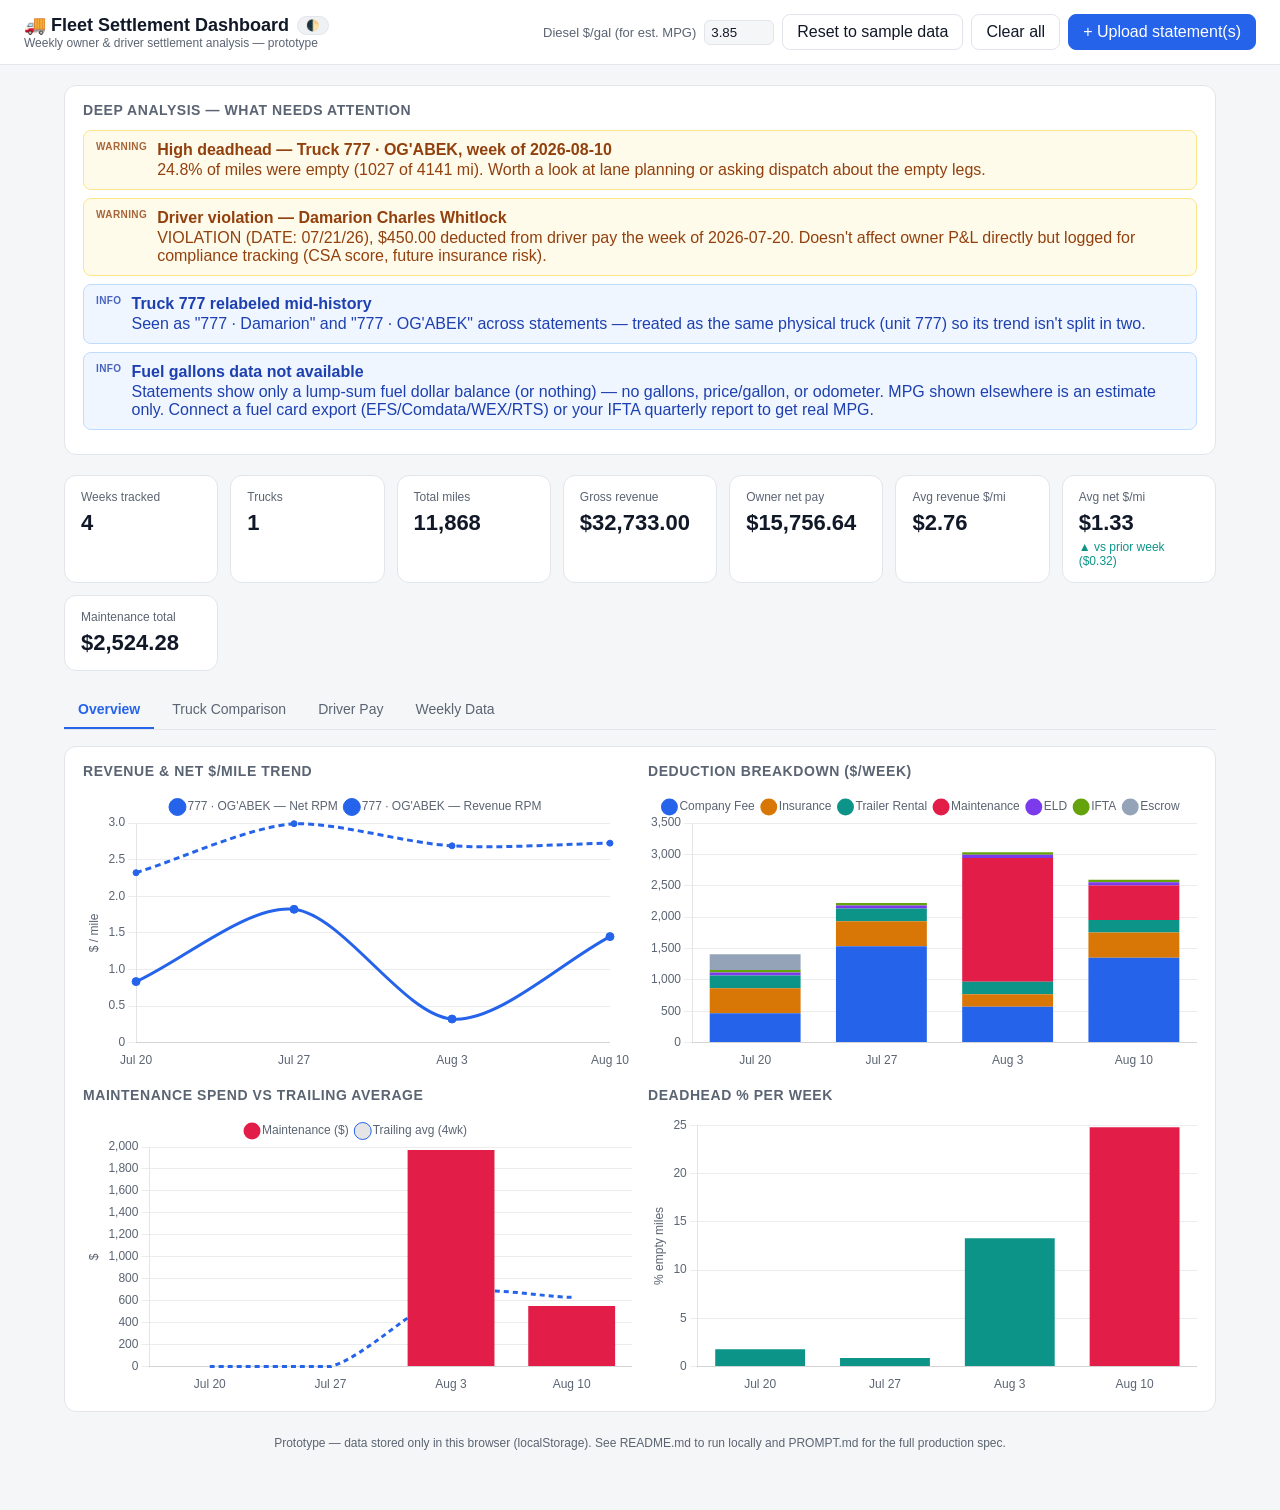
==== index.html @ 04360466 "Add fleet settlement analytics dashboard prototype Client-side app that ingests weekly truck owner/d" ====
<!doctype html>
<html lang="en">
<head>
<meta charset="UTF-8" />
<meta name="viewport" content="width=device-width, initial-scale=1.0" />
<title>Fleet Settlement Dashboard</title>
<link rel="stylesheet" href="css/styles.css" />
<script src="vendor/chart.umd.js"></script>
<script src="vendor/pdf.min.js"></script>
</head>
<body>

<header class="app-header">
  <div>
    <h1>🚚 Fleet Settlement Dashboard <span class="tag" id="theme-toggle" title="Toggle theme" style="cursor:pointer">🌓</span></h1>
    <div class="sub">Weekly owner &amp; driver settlement analysis — prototype</div>
  </div>
  <div class="header-actions">
    <div class="settings-row">
      Diesel $/gal (for est. MPG)
      <input type="number" id="diesel-price" step="0.01" value="3.85" />
    </div>
    <button class="ghost" id="btn-reset">Reset to sample data</button>
    <button class="ghost" id="btn-clear">Clear all</button>
    <button class="primary" id="btn-upload">+ Upload statement(s)</button>
  </div>
</header>

<main>
  <div id="insights-section" class="section">
    <h2>Deep Analysis — What Needs Attention</h2>
    <div id="insights-list"></div>
  </div>

  <div class="kpi-row" id="kpi-row"></div>

  <div class="tabs">
    <div class="tab active" data-tab="overview">Overview</div>
    <div class="tab" data-tab="trucks">Truck Comparison</div>
    <div class="tab" data-tab="driver">Driver Pay</div>
    <div class="tab" data-tab="data">Weekly Data</div>
  </div>

  <div class="tab-panel active" id="panel-overview">
    <div class="section chart-grid">
      <div>
        <h2>Revenue &amp; Net $/mile trend</h2>
        <div class="chart-box"><canvas id="chart-rpm"></canvas></div>
      </div>
      <div>
        <h2>Deduction breakdown ($/week)</h2>
        <div class="chart-box"><canvas id="chart-cost"></canvas></div>
      </div>
      <div>
        <h2>Maintenance spend vs trailing average</h2>
        <div class="chart-box"><canvas id="chart-maint"></canvas></div>
      </div>
      <div>
        <h2>Deadhead % per week</h2>
        <div class="chart-box"><canvas id="chart-deadhead"></canvas></div>
      </div>
    </div>
  </div>

  <div class="tab-panel" id="panel-trucks">
    <div class="section">
      <h2>Truck Leaderboard (ranked by net $/mile)</h2>
      <div class="table-scroll">
        <table id="table-trucks">
          <thead><tr><th>Truck</th><th>Weeks</th><th>Total Miles</th><th>Gross Revenue</th><th>Net Pay</th><th>Avg Revenue RPM</th><th>Avg Net RPM</th><th>Avg Deadhead %</th><th>Maintenance $/mi</th></tr></thead>
          <tbody></tbody>
        </table>
      </div>
      <p class="muted" style="margin-top:10px;font-size:13px">Only one truck is in the sample data, so this leaderboard becomes meaningful once you upload statements for additional trucks. Upload consistently and the "outperforming / underperforming" ranking updates automatically.</p>
    </div>
  </div>

  <div class="tab-panel" id="panel-driver">
    <div class="section">
      <h2>Driver Net Pay by Week</h2>
      <div class="table-scroll">
        <table id="table-driver">
          <thead><tr><th>Week</th><th>Driver</th><th>Truck</th><th>Earnings</th><th>Advances</th><th>Other Pay</th><th>Net Pay</th></tr></thead>
          <tbody></tbody>
        </table>
      </div>
    </div>
    <div class="section">
      <h2>Compliance Log (fines / violations)</h2>
      <div class="table-scroll">
        <table id="table-fines">
          <thead><tr><th>Week</th><th>Driver</th><th>Description</th><th>Amount</th></tr></thead>
          <tbody></tbody>
        </table>
      </div>
    </div>
  </div>

  <div class="tab-panel" id="panel-data">
    <div class="section">
      <h2>Weekly Statement Data</h2>
      <div class="table-scroll">
        <table id="table-weeks">
          <thead><tr><th>Week</th><th>Truck</th><th>Statement</th><th>Trips</th><th>Miles</th><th>Deadhead %</th><th>Gross</th><th>Net Pay</th><th>Margin %</th><th>Maintenance</th><th>Est. MPG</th></tr></thead>
          <tbody></tbody>
        </table>
      </div>
    </div>
  </div>

  <div class="footer-note">Prototype — data stored only in this browser (localStorage). See README.md to run locally and PROMPT.md for the full production spec.</div>
</main>

<!-- Upload modal -->
<div class="modal-backdrop hidden" id="upload-modal">
  <div class="modal">
    <h3>Upload weekly statement(s)</h3>
    <div class="dropzone" id="dropzone">
      Drop PDF file(s) here, or click to choose<br/>
      <input type="file" id="file-input" accept="application/pdf" multiple class="hidden" />
    </div>
    <div id="upload-progress" class="muted" style="margin-top:10px;font-size:13px"></div>
    <div style="text-align:right;margin-top:14px">
      <button class="ghost" id="btn-close-upload">Close</button>
    </div>
  </div>
</div>

<!-- Review/confirm modal -->
<div class="modal-backdrop hidden" id="review-modal">
  <div class="modal">
    <h3>Review parsed statement</h3>
    <div id="review-warnings"></div>
    <div id="review-fields"></div>
    <div style="text-align:right;margin-top:14px;display:flex;justify-content:flex-end;gap:8px">
      <button class="ghost" id="btn-skip-review">Skip this file</button>
      <button class="primary" id="btn-confirm-review">Confirm &amp; Save</button>
    </div>
  </div>
</div>

<script src="js/sample-data.js"></script>
<script src="js/store.js"></script>
<script src="js/metrics.js"></script>
<script src="js/charts.js"></script>
<script>
  if (window.pdfjsLib) {
    window.pdfjsLib.GlobalWorkerOptions.workerSrc = "vendor/pdf.worker.min.js";
  }
</script>
<script src="js/pdf-lines.js"></script>
<script src="js/parser.js"></script>
<script src="js/app.js"></script>
</body>
</html>
---- css/styles.css ----
:root {
  --bg: #f5f6f8;
  --surface: #ffffff;
  --surface-2: #f0f1f4;
  --border: #e2e5ea;
  --text: #111827;
  --text-muted: #5b6472;
  --accent: #2563eb;
  --accent-2: #0d9488;
  --critical-bg: #fef2f2; --critical-border: #fecaca; --critical-text: #991b1b;
  --warning-bg: #fffbeb; --warning-border: #fde68a; --warning-text: #92400e;
  --info-bg: #eff6ff; --info-border: #bfdbfe; --info-text: #1e40af;
  --good: #0d9488; --bad: #e11d48;
  color-scheme: light;
}

@media (prefers-color-scheme: dark) {
  :root:not([data-theme="light"]) {
    --bg: #0f1216;
    --surface: #171b21;
    --surface-2: #1c2128;
    --border: #2a2f38;
    --text: #e6e9ef;
    --text-muted: #9aa4b2;
    --critical-bg: #2a1414; --critical-border: #5b2323; --critical-text: #fca5a5;
    --warning-bg: #2a2311; --warning-border: #5c4a1c; --warning-text: #fcd34d;
    --info-bg: #101d2e; --info-border: #1d3a5c; --info-text: #93c5fd;
    color-scheme: dark;
  }
}
:root[data-theme="dark"] {
  --bg: #0f1216;
  --surface: #171b21;
  --surface-2: #1c2128;
  --border: #2a2f38;
  --text: #e6e9ef;
  --text-muted: #9aa4b2;
  --critical-bg: #2a1414; --critical-border: #5b2323; --critical-text: #fca5a5;
  --warning-bg: #2a2311; --warning-border: #5c4a1c; --warning-text: #fcd34d;
  --info-bg: #101d2e; --info-border: #1d3a5c; --info-text: #93c5fd;
  color-scheme: dark;
}

* { box-sizing: border-box; }
body {
  margin: 0;
  background: var(--bg);
  color: var(--text);
  font-family: -apple-system, BlinkMacSystemFont, "Segoe UI", Roboto, Helvetica, Arial, sans-serif;
}

.app-header {
  display: flex; align-items: center; justify-content: space-between;
  padding: 14px 24px; background: var(--surface); border-bottom: 1px solid var(--border);
  position: sticky; top: 0; z-index: 10; flex-wrap: wrap; gap: 12px;
}
.app-header h1 { font-size: 18px; margin: 0; display: flex; align-items: center; gap: 8px; }
.app-header .sub { color: var(--text-muted); font-size: 12px; }
.header-actions { display: flex; gap: 8px; align-items: center; flex-wrap: wrap; }

button, .btn {
  font: inherit; cursor: pointer; border-radius: 8px; padding: 8px 14px;
  border: 1px solid var(--border); background: var(--surface-2); color: var(--text);
}
button.primary { background: var(--accent); border-color: var(--accent); color: white; }
button.ghost { background: transparent; }
button:hover { filter: brightness(1.06); }
button:disabled { opacity: 0.5; cursor: not-allowed; }

main { max-width: 1200px; margin: 0 auto; padding: 20px 24px 60px; }

.kpi-row { display: grid; grid-template-columns: repeat(auto-fit, minmax(150px, 1fr)); gap: 12px; margin-bottom: 20px; }
.kpi { background: var(--surface); border: 1px solid var(--border); border-radius: 12px; padding: 14px 16px; }
.kpi .label { font-size: 12px; color: var(--text-muted); margin-bottom: 6px; }
.kpi .value { font-size: 22px; font-weight: 650; }
.kpi .delta { font-size: 12px; margin-top: 4px; }
.kpi .delta.up { color: var(--good); }
.kpi .delta.down { color: var(--bad); }

.section { background: var(--surface); border: 1px solid var(--border); border-radius: 12px; padding: 16px 18px; margin-bottom: 20px; }
.section h2 { font-size: 14px; margin: 0 0 12px; color: var(--text-muted); text-transform: uppercase; letter-spacing: 0.04em; }
.chart-grid { display: grid; grid-template-columns: repeat(auto-fit, minmax(420px, 1fr)); gap: 16px; }
.chart-box { height: 280px; position: relative; }
.chart-box canvas { width: 100% !important; height: 100% !important; }

.insight { display: flex; gap: 10px; padding: 10px 12px; border-radius: 8px; margin-bottom: 8px; border: 1px solid; }
.insight.critical { background: var(--critical-bg); border-color: var(--critical-border); color: var(--critical-text); }
.insight.warning { background: var(--warning-bg); border-color: var(--warning-border); color: var(--warning-text); }
.insight.info { background: var(--info-bg); border-color: var(--info-border); color: var(--info-text); }
.insight .badge { font-size: 10px; text-transform: uppercase; font-weight: 700; letter-spacing: 0.04em; opacity: 0.8; white-space: nowrap; }
.insight .body strong { display: block; margin-bottom: 2px; }

table { width: 100%; border-collapse: collapse; font-size: 13px; }
th, td { text-align: left; padding: 8px 10px; border-bottom: 1px solid var(--border); white-space: nowrap; }
th { color: var(--text-muted); font-weight: 600; font-size: 12px; }
tr:hover td { background: var(--surface-2); }
.table-scroll { overflow-x: auto; }
.rank-1 td:first-child { color: var(--good); font-weight: 700; }
.rank-last td:first-child { color: var(--bad); font-weight: 700; }

.tag { display: inline-block; padding: 2px 8px; border-radius: 999px; font-size: 11px; background: var(--surface-2); border: 1px solid var(--border); }
.muted { color: var(--text-muted); }

.tabs { display: flex; gap: 4px; margin-bottom: 16px; border-bottom: 1px solid var(--border); }
.tab { padding: 10px 14px; cursor: pointer; border-bottom: 2px solid transparent; color: var(--text-muted); font-size: 14px; }
.tab.active { color: var(--accent); border-color: var(--accent); font-weight: 600; }
.tab-panel { display: none; }
.tab-panel.active { display: block; }

.modal-backdrop { position: fixed; inset: 0; background: rgba(0,0,0,0.5); display: flex; align-items: center; justify-content: center; z-index: 100; padding: 20px; }
.modal { background: var(--surface); border-radius: 14px; border: 1px solid var(--border); max-width: 640px; width: 100%; max-height: 85vh; overflow-y: auto; padding: 20px; }
.modal h3 { margin-top: 0; }
.field-row { display: grid; grid-template-columns: 140px 1fr; gap: 10px; align-items: center; margin-bottom: 8px; }
.field-row label { font-size: 13px; color: var(--text-muted); }
.field-row input, .field-row select { font: inherit; padding: 6px 8px; border-radius: 6px; border: 1px solid var(--border); background: var(--bg); color: var(--text); width: 100%; }
.warn-list { background: var(--warning-bg); border: 1px solid var(--warning-border); color: var(--warning-text); border-radius: 8px; padding: 10px 12px; font-size: 13px; margin-bottom: 12px; }
.warn-list li { margin-bottom: 3px; }
.dropzone { border: 2px dashed var(--border); border-radius: 12px; padding: 30px; text-align: center; color: var(--text-muted); cursor: pointer; }
.dropzone.drag { border-color: var(--accent); color: var(--accent); background: var(--info-bg); }
.hidden { display: none !important; }
.footer-note { text-align: center; color: var(--text-muted); font-size: 12px; margin-top: 24px; }
.settings-row { display: flex; align-items: center; gap: 8px; font-size: 13px; color: var(--text-muted); }
.settings-row input { width: 70px; padding: 4px 6px; border-radius: 6px; border: 1px solid var(--border); background: var(--bg); color: var(--text); }
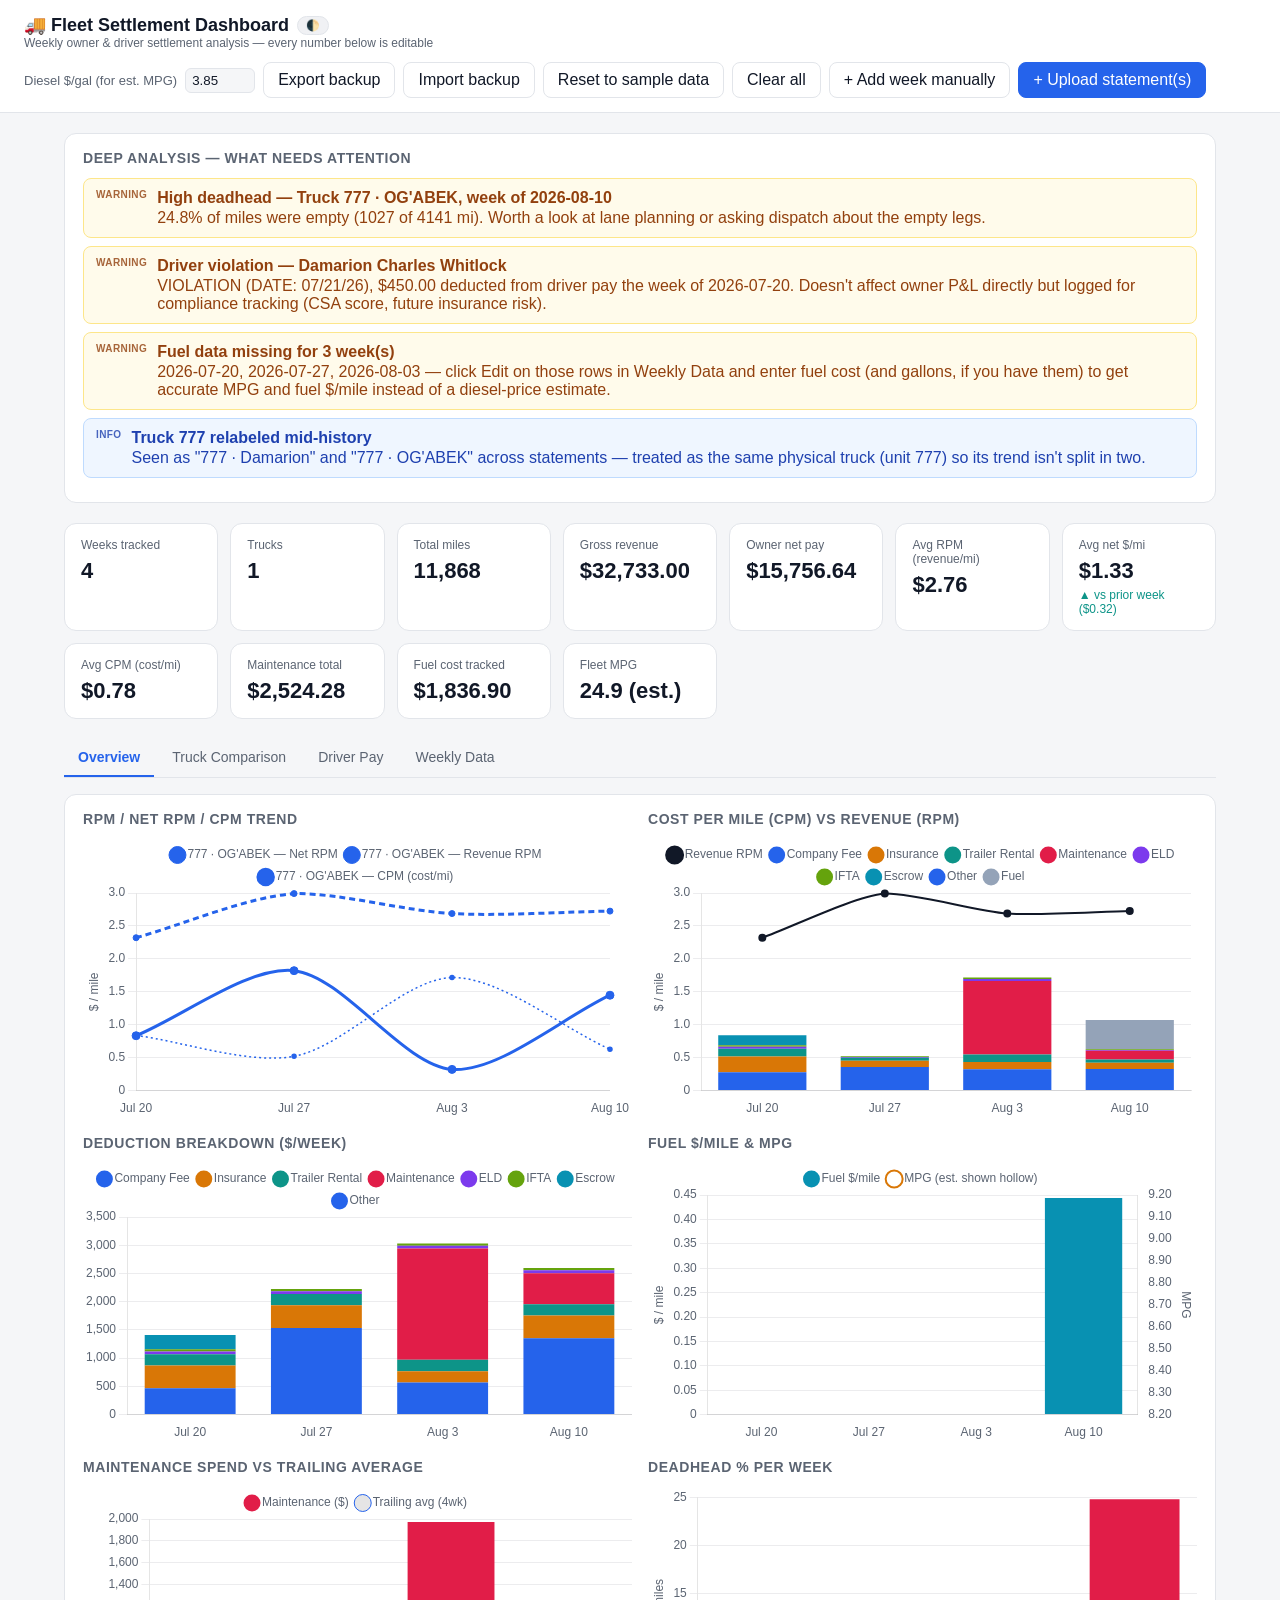
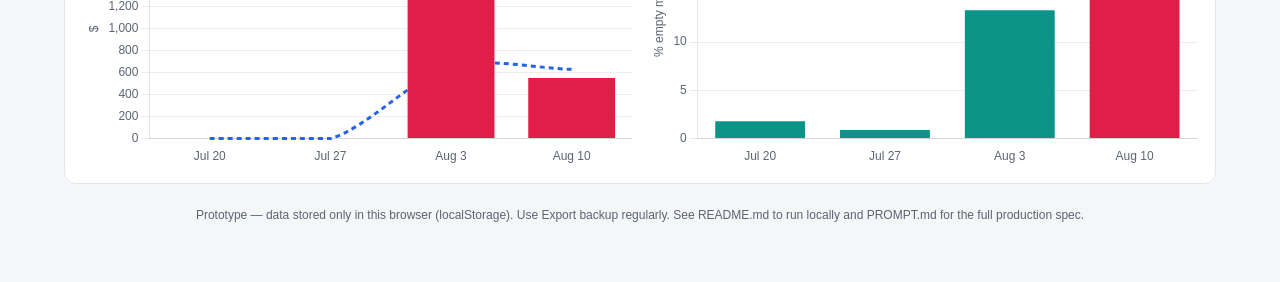
==== commit 01002c12: "Make every number editable: CPM/RPM per truck, fuel entry, save/edit/delete Addresses feedback that " ====
--- a/index.html
+++ b/index.html
@@ -13,15 +13,19 @@
 <header class="app-header">
   <div>
     <h1>🚚 Fleet Settlement Dashboard <span class="tag" id="theme-toggle" title="Toggle theme" style="cursor:pointer">🌓</span></h1>
-    <div class="sub">Weekly owner &amp; driver settlement analysis — prototype</div>
+    <div class="sub">Weekly owner &amp; driver settlement analysis — every number below is editable</div>
   </div>
   <div class="header-actions">
     <div class="settings-row">
       Diesel $/gal (for est. MPG)
       <input type="number" id="diesel-price" step="0.01" value="3.85" />
     </div>
+    <button class="ghost" id="btn-export">Export backup</button>
+    <button class="ghost" id="btn-import">Import backup</button>
+    <input type="file" id="import-file-input" accept="application/json" class="hidden" />
     <button class="ghost" id="btn-reset">Reset to sample data</button>
     <button class="ghost" id="btn-clear">Clear all</button>
+    <button class="ghost" id="btn-add-manual">+ Add week manually</button>
     <button class="primary" id="btn-upload">+ Upload statement(s)</button>
   </div>
 </header>
@@ -44,14 +48,22 @@
   <div class="tab-panel active" id="panel-overview">
     <div class="section chart-grid">
       <div>
-        <h2>Revenue &amp; Net $/mile trend</h2>
+        <h2>RPM / Net RPM / CPM trend</h2>
         <div class="chart-box"><canvas id="chart-rpm"></canvas></div>
+      </div>
+      <div>
+        <h2>Cost per mile (CPM) vs Revenue (RPM)</h2>
+        <div class="chart-box"><canvas id="chart-cpm-rpm"></canvas></div>
       </div>
       <div>
         <h2>Deduction breakdown ($/week)</h2>
         <div class="chart-box"><canvas id="chart-cost"></canvas></div>
       </div>
       <div>
+        <h2>Fuel $/mile &amp; MPG</h2>
+        <div class="chart-box"><canvas id="chart-fuel"></canvas></div>
+      </div>
+      <div>
         <h2>Maintenance spend vs trailing average</h2>
         <div class="chart-box"><canvas id="chart-maint"></canvas></div>
       </div>
@@ -67,11 +79,11 @@
       <h2>Truck Leaderboard (ranked by net $/mile)</h2>
       <div class="table-scroll">
         <table id="table-trucks">
-          <thead><tr><th>Truck</th><th>Weeks</th><th>Total Miles</th><th>Gross Revenue</th><th>Net Pay</th><th>Avg Revenue RPM</th><th>Avg Net RPM</th><th>Avg Deadhead %</th><th>Maintenance $/mi</th></tr></thead>
-          <tbody></tbody>
-        </table>
-      </div>
-      <p class="muted" style="margin-top:10px;font-size:13px">Only one truck is in the sample data, so this leaderboard becomes meaningful once you upload statements for additional trucks. Upload consistently and the "outperforming / underperforming" ranking updates automatically.</p>
+          <thead><tr><th>Truck</th><th>Weeks</th><th>Total Miles</th><th>Gross Revenue</th><th>Net Pay</th><th>RPM</th><th>CPM</th><th>Net RPM</th><th>Deadhead %</th><th>Maint $/mi</th><th>Fuel $/mi</th><th>MPG</th></tr></thead>
+          <tbody></tbody>
+        </table>
+      </div>
+      <p class="muted" style="margin-top:10px;font-size:13px">Only one truck is in the sample data, so this leaderboard becomes meaningful once you add statements for additional trucks — RPM = revenue/mile, CPM = cost/mile (all deductions), Net RPM = RPM − CPM = owner profit/mile.</p>
     </div>
   </div>
 
@@ -99,16 +111,17 @@
   <div class="tab-panel" id="panel-data">
     <div class="section">
       <h2>Weekly Statement Data</h2>
+      <p class="muted" style="font-size:13px;margin-top:-6px">Click <strong>Edit</strong> on any row to correct or fill in numbers — fuel included. Nothing here is locked to what a PDF happened to contain.</p>
       <div class="table-scroll">
         <table id="table-weeks">
-          <thead><tr><th>Week</th><th>Truck</th><th>Statement</th><th>Trips</th><th>Miles</th><th>Deadhead %</th><th>Gross</th><th>Net Pay</th><th>Margin %</th><th>Maintenance</th><th>Est. MPG</th></tr></thead>
-          <tbody></tbody>
-        </table>
-      </div>
-    </div>
-  </div>
-
-  <div class="footer-note">Prototype — data stored only in this browser (localStorage). See README.md to run locally and PROMPT.md for the full production spec.</div>
+          <thead><tr><th class="sticky-col">Actions</th><th>Week</th><th>Truck</th><th>Statement</th><th>Trips</th><th>Miles</th><th>Deadhead %</th><th>Gross</th><th>RPM</th><th>CPM</th><th>Net Pay</th><th>Net RPM</th><th>Margin %</th><th>Maintenance</th><th>Fuel Cost</th><th>MPG</th></tr></thead>
+          <tbody></tbody>
+        </table>
+      </div>
+    </div>
+  </div>
+
+  <div class="footer-note">Prototype — data stored only in this browser (localStorage). Use Export backup regularly. See README.md to run locally and PROMPT.md for the full production spec.</div>
 </main>
 
 <!-- Upload modal -->
@@ -126,15 +139,64 @@
   </div>
 </div>
 
-<!-- Review/confirm modal -->
-<div class="modal-backdrop hidden" id="review-modal">
-  <div class="modal">
-    <h3>Review parsed statement</h3>
+<!-- Unified edit / add / review modal -->
+<div class="modal-backdrop hidden" id="edit-modal">
+  <div class="modal wide">
+    <h3 id="edit-modal-title">Edit statement</h3>
     <div id="review-warnings"></div>
-    <div id="review-fields"></div>
+
+    <div class="form-grid">
+      <fieldset>
+        <legend>Trip</legend>
+        <div class="field-row"><label>Statement ID</label><input id="ef-id" type="text" /></div>
+        <div class="field-row"><label>Truck unit / label</label><input id="ef-truck" type="text" placeholder="e.g. 777 · OG'ABEK" /></div>
+        <div class="field-row"><label>Driver</label><input id="ef-driver" type="text" /></div>
+        <div class="field-row"><label>Period start</label><input id="ef-start" type="date" /></div>
+        <div class="field-row"><label>Period end</label><input id="ef-end" type="date" /></div>
+        <div class="field-row"><label>Trips</label><input id="ef-trips" type="number" min="0" /></div>
+      </fieldset>
+
+      <fieldset>
+        <legend>Mileage &amp; Revenue</legend>
+        <div class="field-row"><label>Loaded miles</label><input id="ef-loaded-miles" type="number" step="0.01" /></div>
+        <div class="field-row"><label>Empty miles</label><input id="ef-empty-miles" type="number" step="0.01" /></div>
+        <div class="field-row"><label>Total miles</label><input id="ef-total-miles" type="number" step="0.01" placeholder="auto = loaded + empty" /></div>
+        <div class="field-row"><label>Gross revenue ($)</label><input id="ef-gross" type="number" step="0.01" /></div>
+        <div class="field-row"><label>Owner net pay ($)</label><input id="ef-net" type="number" step="0.01" /></div>
+      </fieldset>
+
+      <fieldset>
+        <legend>Fuel</legend>
+        <div class="field-row"><label>Fuel cost ($)</label><input id="ef-fuel-cost" type="number" step="0.01" placeholder="from fuel card / receipts" /></div>
+        <div class="field-row"><label>Fuel gallons</label><input id="ef-fuel-gallons" type="number" step="0.001" placeholder="enter for exact MPG" /></div>
+        <p class="muted" style="font-size:12px;margin:4px 0 0">Leave gallons blank and MPG is estimated from the diesel price in the toolbar. Enter gallons (from a fuel receipt or card export) for exact MPG.</p>
+      </fieldset>
+
+      <fieldset>
+        <legend>Deductions ($ this week)</legend>
+        <div class="field-row"><label>Company Fee</label><input id="ef-cat-companyFee" type="number" step="0.01" /></div>
+        <div class="field-row"><label>Insurance</label><input id="ef-cat-insurance" type="number" step="0.01" /></div>
+        <div class="field-row"><label>Trailer Rental</label><input id="ef-cat-trailer" type="number" step="0.01" /></div>
+        <div class="field-row"><label>Maintenance</label><input id="ef-cat-maintenance" type="number" step="0.01" /></div>
+        <div class="field-row"><label>ELD</label><input id="ef-cat-eld" type="number" step="0.01" /></div>
+        <div class="field-row"><label>IFTA</label><input id="ef-cat-ifta" type="number" step="0.01" /></div>
+        <div class="field-row"><label>Escrow</label><input id="ef-cat-escrow" type="number" step="0.01" /></div>
+        <div class="field-row"><label>Other</label><input id="ef-cat-other" type="number" step="0.01" /></div>
+      </fieldset>
+
+      <fieldset>
+        <legend>Driver Pay</legend>
+        <div class="field-row"><label>Earnings ($)</label><input id="ef-driver-earnings" type="number" step="0.01" /></div>
+        <div class="field-row"><label>Advances ($)</label><input id="ef-driver-advances" type="number" step="0.01" /></div>
+        <div class="field-row"><label>Other pay ($)</label><input id="ef-driver-other" type="number" step="0.01" /></div>
+        <div class="field-row"><label>Driver net pay ($)</label><input id="ef-driver-net" type="number" step="0.01" /></div>
+      </fieldset>
+    </div>
+
     <div style="text-align:right;margin-top:14px;display:flex;justify-content:flex-end;gap:8px">
-      <button class="ghost" id="btn-skip-review">Skip this file</button>
-      <button class="primary" id="btn-confirm-review">Confirm &amp; Save</button>
+      <button class="ghost hidden" id="btn-skip-edit">Skip this file</button>
+      <button class="ghost" id="btn-close-edit">Cancel</button>
+      <button class="primary" id="btn-save-edit">Save</button>
     </div>
   </div>
 </div>
--- a/css/styles.css
+++ b/css/styles.css
@@ -109,10 +109,28 @@
 
 .modal-backdrop { position: fixed; inset: 0; background: rgba(0,0,0,0.5); display: flex; align-items: center; justify-content: center; z-index: 100; padding: 20px; }
 .modal { background: var(--surface); border-radius: 14px; border: 1px solid var(--border); max-width: 640px; width: 100%; max-height: 85vh; overflow-y: auto; padding: 20px; }
+.modal.wide { max-width: 920px; }
 .modal h3 { margin-top: 0; }
 .field-row { display: grid; grid-template-columns: 140px 1fr; gap: 10px; align-items: center; margin-bottom: 8px; }
 .field-row label { font-size: 13px; color: var(--text-muted); }
 .field-row input, .field-row select { font: inherit; padding: 6px 8px; border-radius: 6px; border: 1px solid var(--border); background: var(--bg); color: var(--text); width: 100%; }
+
+.form-grid { display: grid; grid-template-columns: repeat(auto-fit, minmax(240px, 1fr)); gap: 14px; margin-top: 10px; }
+.form-grid fieldset { border: 1px solid var(--border); border-radius: 10px; padding: 12px; margin: 0; }
+.form-grid legend { font-size: 12px; text-transform: uppercase; letter-spacing: 0.04em; color: var(--text-muted); padding: 0 4px; }
+.form-grid .field-row { grid-template-columns: 100px 1fr; }
+
+.row-actions { display: flex; gap: 6px; }
+.sticky-col { position: sticky; left: 0; background: var(--surface); z-index: 1; box-shadow: 2px 0 4px rgba(0,0,0,0.06); }
+tr:hover .sticky-col { background: var(--surface-2); }
+button.small { padding: 4px 8px; font-size: 12px; border-radius: 6px; }
+button.danger { color: var(--bad); border-color: var(--critical-border); }
+button.danger:hover { background: var(--critical-bg); }
+
+.chart-empty { position: absolute; inset: 0; display: flex; align-items: center; justify-content: center; text-align: center; padding: 20px; font-size: 13px; }
+
+.toast { position: fixed; bottom: 20px; left: 50%; transform: translateX(-50%) translateY(20px); background: var(--text); color: var(--bg); padding: 10px 18px; border-radius: 999px; font-size: 13px; opacity: 0; pointer-events: none; transition: opacity 0.2s, transform 0.2s; z-index: 200; }
+.toast.show { opacity: 1; transform: translateX(-50%) translateY(0); }
 .warn-list { background: var(--warning-bg); border: 1px solid var(--warning-border); color: var(--warning-text); border-radius: 8px; padding: 10px 12px; font-size: 13px; margin-bottom: 12px; }
 .warn-list li { margin-bottom: 3px; }
 .dropzone { border: 2px dashed var(--border); border-radius: 12px; padding: 30px; text-align: center; color: var(--text-muted); cursor: pointer; }
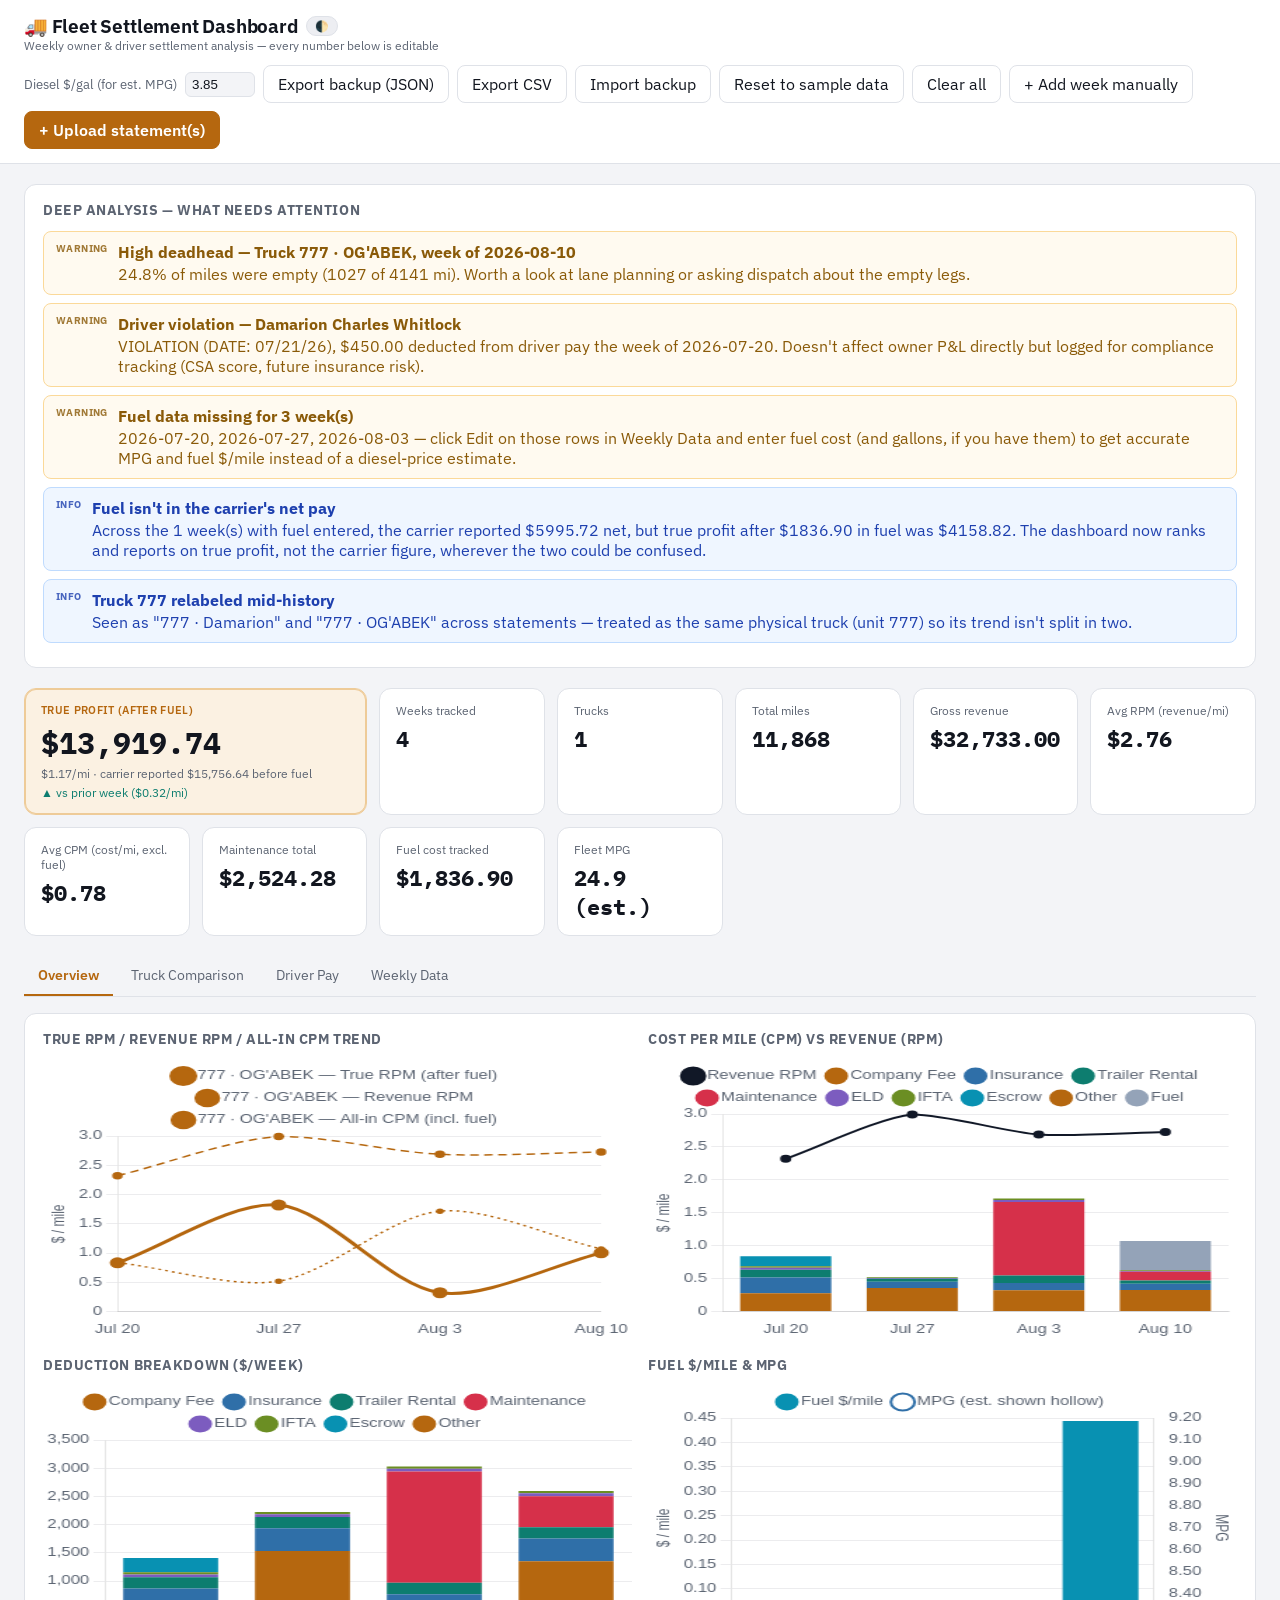
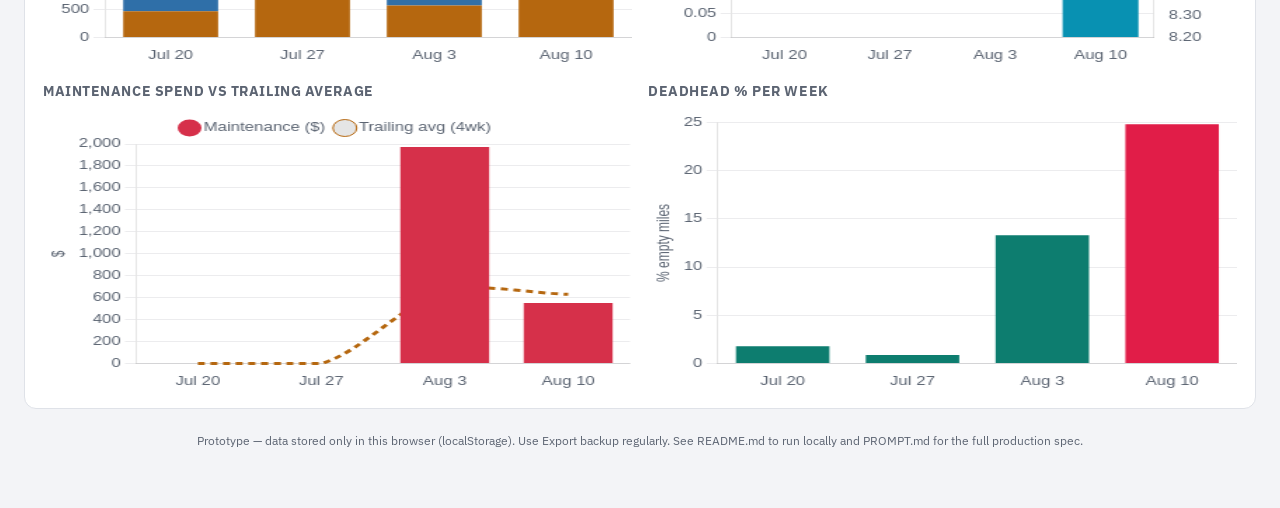
==== commit 694d231d: "Add true-profit-after-fuel metric, data sanity checks, duplicate week, CSV export Self-review pass l" ====
--- a/index.html
+++ b/index.html
@@ -4,6 +4,9 @@
 <meta charset="UTF-8" />
 <meta name="viewport" content="width=device-width, initial-scale=1.0" />
 <title>Fleet Settlement Dashboard</title>
+<link rel="preconnect" href="https://fonts.googleapis.com" />
+<link rel="preconnect" href="https://fonts.gstatic.com" crossorigin />
+<link rel="stylesheet" href="https://fonts.googleapis.com/css2?family=IBM+Plex+Sans:wght@400;500;600;650;700&family=IBM+Plex+Mono:wght@400;500;600&display=swap" />
 <link rel="stylesheet" href="css/styles.css" />
 <script src="vendor/chart.umd.js"></script>
 <script src="vendor/pdf.min.js"></script>
@@ -20,7 +23,8 @@
       Diesel $/gal (for est. MPG)
       <input type="number" id="diesel-price" step="0.01" value="3.85" />
     </div>
-    <button class="ghost" id="btn-export">Export backup</button>
+    <button class="ghost" id="btn-export">Export backup (JSON)</button>
+    <button class="ghost" id="btn-export-csv">Export CSV</button>
     <button class="ghost" id="btn-import">Import backup</button>
     <input type="file" id="import-file-input" accept="application/json" class="hidden" />
     <button class="ghost" id="btn-reset">Reset to sample data</button>
@@ -48,7 +52,7 @@
   <div class="tab-panel active" id="panel-overview">
     <div class="section chart-grid">
       <div>
-        <h2>RPM / Net RPM / CPM trend</h2>
+        <h2>True RPM / Revenue RPM / All-in CPM trend</h2>
         <div class="chart-box"><canvas id="chart-rpm"></canvas></div>
       </div>
       <div>
@@ -76,14 +80,14 @@
 
   <div class="tab-panel" id="panel-trucks">
     <div class="section">
-      <h2>Truck Leaderboard (ranked by net $/mile)</h2>
+      <h2>Truck Leaderboard (ranked by true profit/mile)</h2>
       <div class="table-scroll">
         <table id="table-trucks">
-          <thead><tr><th>Truck</th><th>Weeks</th><th>Total Miles</th><th>Gross Revenue</th><th>Net Pay</th><th>RPM</th><th>CPM</th><th>Net RPM</th><th>Deadhead %</th><th>Maint $/mi</th><th>Fuel $/mi</th><th>MPG</th></tr></thead>
-          <tbody></tbody>
-        </table>
-      </div>
-      <p class="muted" style="margin-top:10px;font-size:13px">Only one truck is in the sample data, so this leaderboard becomes meaningful once you add statements for additional trucks — RPM = revenue/mile, CPM = cost/mile (all deductions), Net RPM = RPM − CPM = owner profit/mile.</p>
+          <thead><tr><th>Truck</th><th>Weeks</th><th>Total Miles</th><th>Gross Revenue</th><th>Carrier Net</th><th>True Profit</th><th>RPM</th><th>CPM</th><th>All-in CPM</th><th>True RPM</th><th>Deadhead %</th><th>Maint $/mi</th><th>Fuel $/mi</th><th>MPG</th></tr></thead>
+          <tbody></tbody>
+        </table>
+      </div>
+      <p class="muted" style="margin-top:10px;font-size:13px">Ranked by <strong>True RPM</strong> (profit per mile after fuel) — that's the number that actually says which truck is outperforming. RPM = revenue/mile, CPM = cost/mile excl. fuel, All-in CPM = cost/mile incl. fuel. Only one truck is in the sample data; this becomes a real comparison once you add more.</p>
     </div>
   </div>
 
@@ -114,7 +118,7 @@
       <p class="muted" style="font-size:13px;margin-top:-6px">Click <strong>Edit</strong> on any row to correct or fill in numbers — fuel included. Nothing here is locked to what a PDF happened to contain.</p>
       <div class="table-scroll">
         <table id="table-weeks">
-          <thead><tr><th class="sticky-col">Actions</th><th>Week</th><th>Truck</th><th>Statement</th><th>Trips</th><th>Miles</th><th>Deadhead %</th><th>Gross</th><th>RPM</th><th>CPM</th><th>Net Pay</th><th>Net RPM</th><th>Margin %</th><th>Maintenance</th><th>Fuel Cost</th><th>MPG</th></tr></thead>
+          <thead><tr><th class="sticky-col">Actions</th><th>Week</th><th>Truck</th><th>Statement</th><th>Trips</th><th>Miles</th><th>Deadhead %</th><th>Gross</th><th>RPM</th><th>CPM</th><th>Carrier Net</th><th>True Profit</th><th>True RPM</th><th>Margin %</th><th>Maintenance</th><th>Fuel Cost</th><th>MPG</th></tr></thead>
           <tbody></tbody>
         </table>
       </div>
--- a/css/styles.css
+++ b/css/styles.css
@@ -1,43 +1,54 @@
 :root {
-  --bg: #f5f6f8;
+  --bg: #f3f4f7;
   --surface: #ffffff;
-  --surface-2: #f0f1f4;
-  --border: #e2e5ea;
-  --text: #111827;
-  --text-muted: #5b6472;
-  --accent: #2563eb;
-  --accent-2: #0d9488;
+  --surface-2: #edeef2;
+  --border: #dfe2e8;
+  --text: #12161f;
+  --text-muted: #5c6472;
+  --accent: #b5670f;
+  --accent-ink: #ffffff;
+  --accent-2: #0d7d6f;
   --critical-bg: #fef2f2; --critical-border: #fecaca; --critical-text: #991b1b;
-  --warning-bg: #fffbeb; --warning-border: #fde68a; --warning-text: #92400e;
+  --warning-bg: #fffaf0; --warning-border: #fbd999; --warning-text: #8a5a08;
   --info-bg: #eff6ff; --info-border: #bfdbfe; --info-text: #1e40af;
-  --good: #0d9488; --bad: #e11d48;
+  --good: #0d7d6f; --bad: #d6304a;
+  --hero-bg: #fbf1e2;
+  --hero-border: #eecb98;
   color-scheme: light;
 }
 
 @media (prefers-color-scheme: dark) {
   :root:not([data-theme="light"]) {
-    --bg: #0f1216;
-    --surface: #171b21;
-    --surface-2: #1c2128;
-    --border: #2a2f38;
-    --text: #e6e9ef;
-    --text-muted: #9aa4b2;
+    --bg: #10141c;
+    --surface: #181d27;
+    --surface-2: #1e2430;
+    --border: #2b3140;
+    --text: #e9ebf1;
+    --text-muted: #97a0b0;
+    --accent: #e2a13d;
+    --accent-ink: #1a1204;
     --critical-bg: #2a1414; --critical-border: #5b2323; --critical-text: #fca5a5;
-    --warning-bg: #2a2311; --warning-border: #5c4a1c; --warning-text: #fcd34d;
+    --warning-bg: #2a2110; --warning-border: #5c4a1c; --warning-text: #f0c766;
     --info-bg: #101d2e; --info-border: #1d3a5c; --info-text: #93c5fd;
+    --good: #3fbfae; --bad: #f0607a;
+    --hero-bg: #241a0c; --hero-border: #4a3416;
     color-scheme: dark;
   }
 }
 :root[data-theme="dark"] {
-  --bg: #0f1216;
-  --surface: #171b21;
-  --surface-2: #1c2128;
-  --border: #2a2f38;
-  --text: #e6e9ef;
-  --text-muted: #9aa4b2;
+  --bg: #10141c;
+  --surface: #181d27;
+  --surface-2: #1e2430;
+  --border: #2b3140;
+  --text: #e9ebf1;
+  --text-muted: #97a0b0;
+  --accent: #e2a13d;
+  --accent-ink: #1a1204;
   --critical-bg: #2a1414; --critical-border: #5b2323; --critical-text: #fca5a5;
-  --warning-bg: #2a2311; --warning-border: #5c4a1c; --warning-text: #fcd34d;
+  --warning-bg: #2a2110; --warning-border: #5c4a1c; --warning-text: #f0c766;
   --info-bg: #101d2e; --info-border: #1d3a5c; --info-text: #93c5fd;
+  --good: #3fbfae; --bad: #f0607a;
+  --hero-bg: #241a0c; --hero-border: #4a3416;
   color-scheme: dark;
 }
 
@@ -46,15 +57,19 @@
   margin: 0;
   background: var(--bg);
   color: var(--text);
-  font-family: -apple-system, BlinkMacSystemFont, "Segoe UI", Roboto, Helvetica, Arial, sans-serif;
+  font-family: "IBM Plex Sans", -apple-system, BlinkMacSystemFont, "Segoe UI", Roboto, Helvetica, Arial, sans-serif;
 }
+.num, .kpi .value, .kpi .sub, td.num, table td { font-variant-numeric: tabular-nums; }
+table td { font-family: "IBM Plex Mono", ui-monospace, SFMono-Regular, Menlo, Consolas, monospace; font-size: 12.5px; }
+table th { font-family: "IBM Plex Sans", -apple-system, sans-serif; }
+table td:nth-child(2), table td:nth-child(3) { font-family: "IBM Plex Sans", -apple-system, sans-serif; }
 
 .app-header {
   display: flex; align-items: center; justify-content: space-between;
   padding: 14px 24px; background: var(--surface); border-bottom: 1px solid var(--border);
   position: sticky; top: 0; z-index: 10; flex-wrap: wrap; gap: 12px;
 }
-.app-header h1 { font-size: 18px; margin: 0; display: flex; align-items: center; gap: 8px; }
+.app-header h1 { font-size: 19px; margin: 0; display: flex; align-items: center; gap: 8px; font-weight: 650; letter-spacing: -0.01em; }
 .app-header .sub { color: var(--text-muted); font-size: 12px; }
 .header-actions { display: flex; gap: 8px; align-items: center; flex-wrap: wrap; }
 
@@ -62,20 +77,30 @@
   font: inherit; cursor: pointer; border-radius: 8px; padding: 8px 14px;
   border: 1px solid var(--border); background: var(--surface-2); color: var(--text);
 }
-button.primary { background: var(--accent); border-color: var(--accent); color: white; }
+button.primary { background: var(--accent); border-color: var(--accent); color: var(--accent-ink); font-weight: 600; }
 button.ghost { background: transparent; }
 button:hover { filter: brightness(1.06); }
 button:disabled { opacity: 0.5; cursor: not-allowed; }
+button:focus-visible, input:focus-visible, .tab:focus-visible { outline: 2px solid var(--accent); outline-offset: 2px; }
 
-main { max-width: 1200px; margin: 0 auto; padding: 20px 24px 60px; }
+main { max-width: 1280px; margin: 0 auto; padding: 20px 24px 60px; }
 
 .kpi-row { display: grid; grid-template-columns: repeat(auto-fit, minmax(150px, 1fr)); gap: 12px; margin-bottom: 20px; }
 .kpi { background: var(--surface); border: 1px solid var(--border); border-radius: 12px; padding: 14px 16px; }
 .kpi .label { font-size: 12px; color: var(--text-muted); margin-bottom: 6px; }
-.kpi .value { font-size: 22px; font-weight: 650; }
+.kpi .value { font-size: 22px; font-weight: 650; font-family: "IBM Plex Mono", ui-monospace, monospace; }
+.kpi .sub { font-size: 11.5px; color: var(--text-muted); margin-top: 4px; }
 .kpi .delta { font-size: 12px; margin-top: 4px; }
 .kpi .delta.up { color: var(--good); }
 .kpi .delta.down { color: var(--bad); }
+.kpi.hero {
+  grid-column: span 2;
+  background: var(--hero-bg); border-color: var(--hero-border);
+  box-shadow: inset 0 0 0 1px var(--hero-border);
+}
+.kpi.hero .label { color: var(--accent); font-weight: 600; text-transform: uppercase; letter-spacing: 0.03em; font-size: 11px; }
+.kpi.hero .value { font-size: 30px; }
+@media (max-width: 520px) { .kpi.hero { grid-column: span 1; } }
 
 .section { background: var(--surface); border: 1px solid var(--border); border-radius: 12px; padding: 16px 18px; margin-bottom: 20px; }
 .section h2 { font-size: 14px; margin: 0 0 12px; color: var(--text-muted); text-transform: uppercase; letter-spacing: 0.04em; }
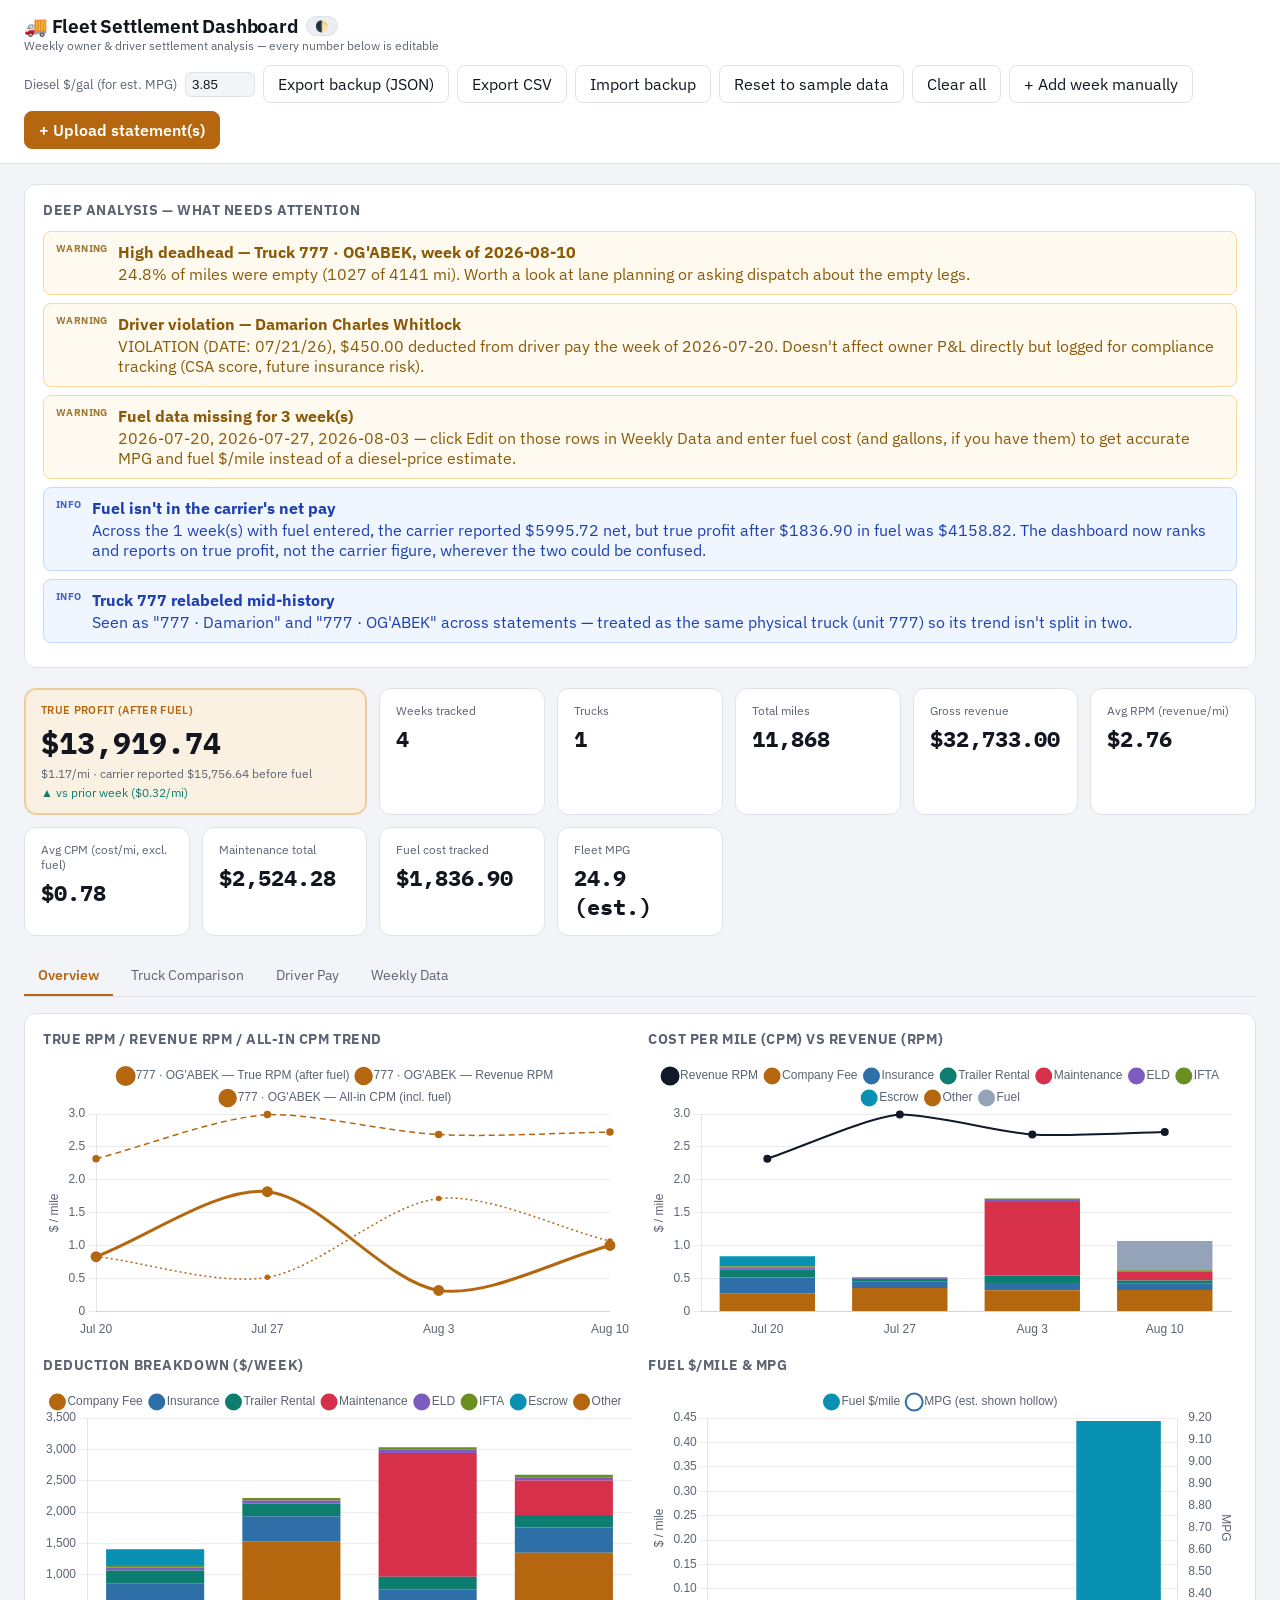
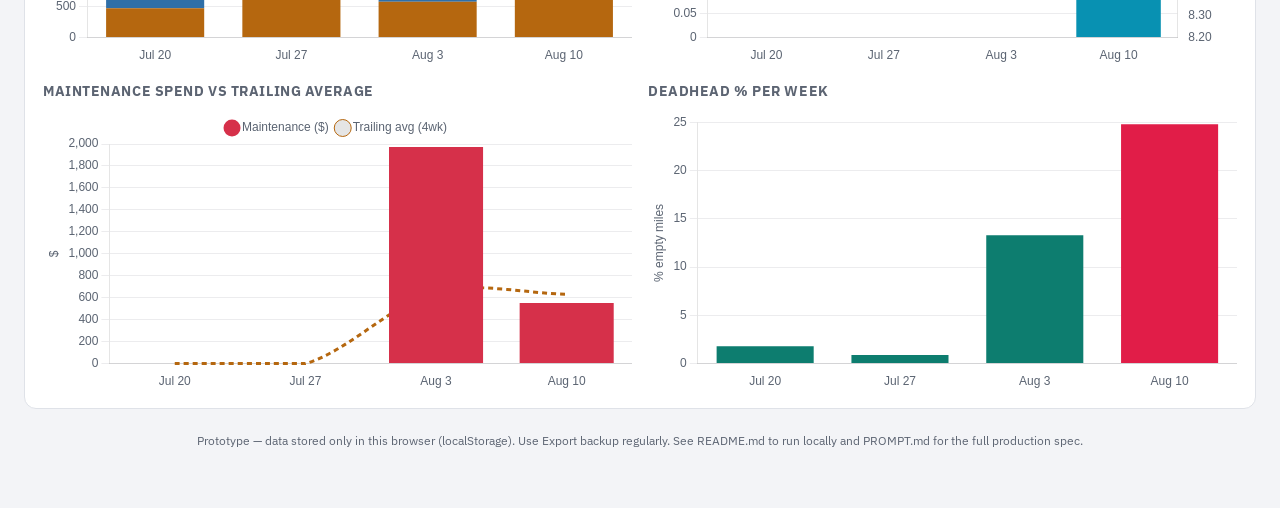
==== commit 64593157: "Add fixed-costs/breakeven calculator and per-week notes Second self-review pass, focused on the gap " ====
--- a/index.html
+++ b/index.html
@@ -89,6 +89,17 @@
       </div>
       <p class="muted" style="margin-top:10px;font-size:13px">Ranked by <strong>True RPM</strong> (profit per mile after fuel) — that's the number that actually says which truck is outperforming. RPM = revenue/mile, CPM = cost/mile excl. fuel, All-in CPM = cost/mile incl. fuel. Only one truck is in the sample data; this becomes a real comparison once you add more.</p>
     </div>
+
+    <div class="section">
+      <h2>Fixed Costs &amp; Breakeven</h2>
+      <p class="muted" style="font-size:13px;margin-top:-6px">None of this is on a carrier statement, but it's real cost — enter it once per truck and the breakeven RPM below accounts for it. Figures are monthly; the app converts to a weekly and per-mile cost using that truck's own average weekly mileage.</p>
+      <div class="table-scroll">
+        <table id="table-fixed-costs">
+          <thead><tr id="fixed-costs-header"></tr></thead>
+          <tbody></tbody>
+        </table>
+      </div>
+    </div>
   </div>
 
   <div class="tab-panel" id="panel-driver">
@@ -118,7 +129,7 @@
       <p class="muted" style="font-size:13px;margin-top:-6px">Click <strong>Edit</strong> on any row to correct or fill in numbers — fuel included. Nothing here is locked to what a PDF happened to contain.</p>
       <div class="table-scroll">
         <table id="table-weeks">
-          <thead><tr><th class="sticky-col">Actions</th><th>Week</th><th>Truck</th><th>Statement</th><th>Trips</th><th>Miles</th><th>Deadhead %</th><th>Gross</th><th>RPM</th><th>CPM</th><th>Carrier Net</th><th>True Profit</th><th>True RPM</th><th>Margin %</th><th>Maintenance</th><th>Fuel Cost</th><th>MPG</th></tr></thead>
+          <thead><tr><th class="sticky-col">Actions</th><th>Week</th><th>Truck</th><th>Statement</th><th>Trips</th><th>Miles</th><th>Deadhead %</th><th>Gross</th><th>RPM</th><th>CPM</th><th>Carrier Net</th><th>True Profit</th><th>True RPM</th><th>Margin %</th><th>Maintenance</th><th>Fuel Cost</th><th>MPG</th><th>Notes</th></tr></thead>
           <tbody></tbody>
         </table>
       </div>
@@ -194,6 +205,11 @@
         <div class="field-row"><label>Advances ($)</label><input id="ef-driver-advances" type="number" step="0.01" /></div>
         <div class="field-row"><label>Other pay ($)</label><input id="ef-driver-other" type="number" step="0.01" /></div>
         <div class="field-row"><label>Driver net pay ($)</label><input id="ef-driver-net" type="number" step="0.01" /></div>
+      </fieldset>
+
+      <fieldset style="grid-column: 1 / -1">
+        <legend>Notes (lanes, brokers, anything worth remembering about this week)</legend>
+        <textarea id="ef-notes" rows="2" style="width:100%;font:inherit;padding:8px;border-radius:6px;border:1px solid var(--border);background:var(--bg);color:var(--text);resize:vertical" placeholder="e.g. Port Chester load was a short drayage move, mostly deadhead both ways — ask dispatch to avoid rebooking that lane."></textarea>
       </fieldset>
     </div>
 
